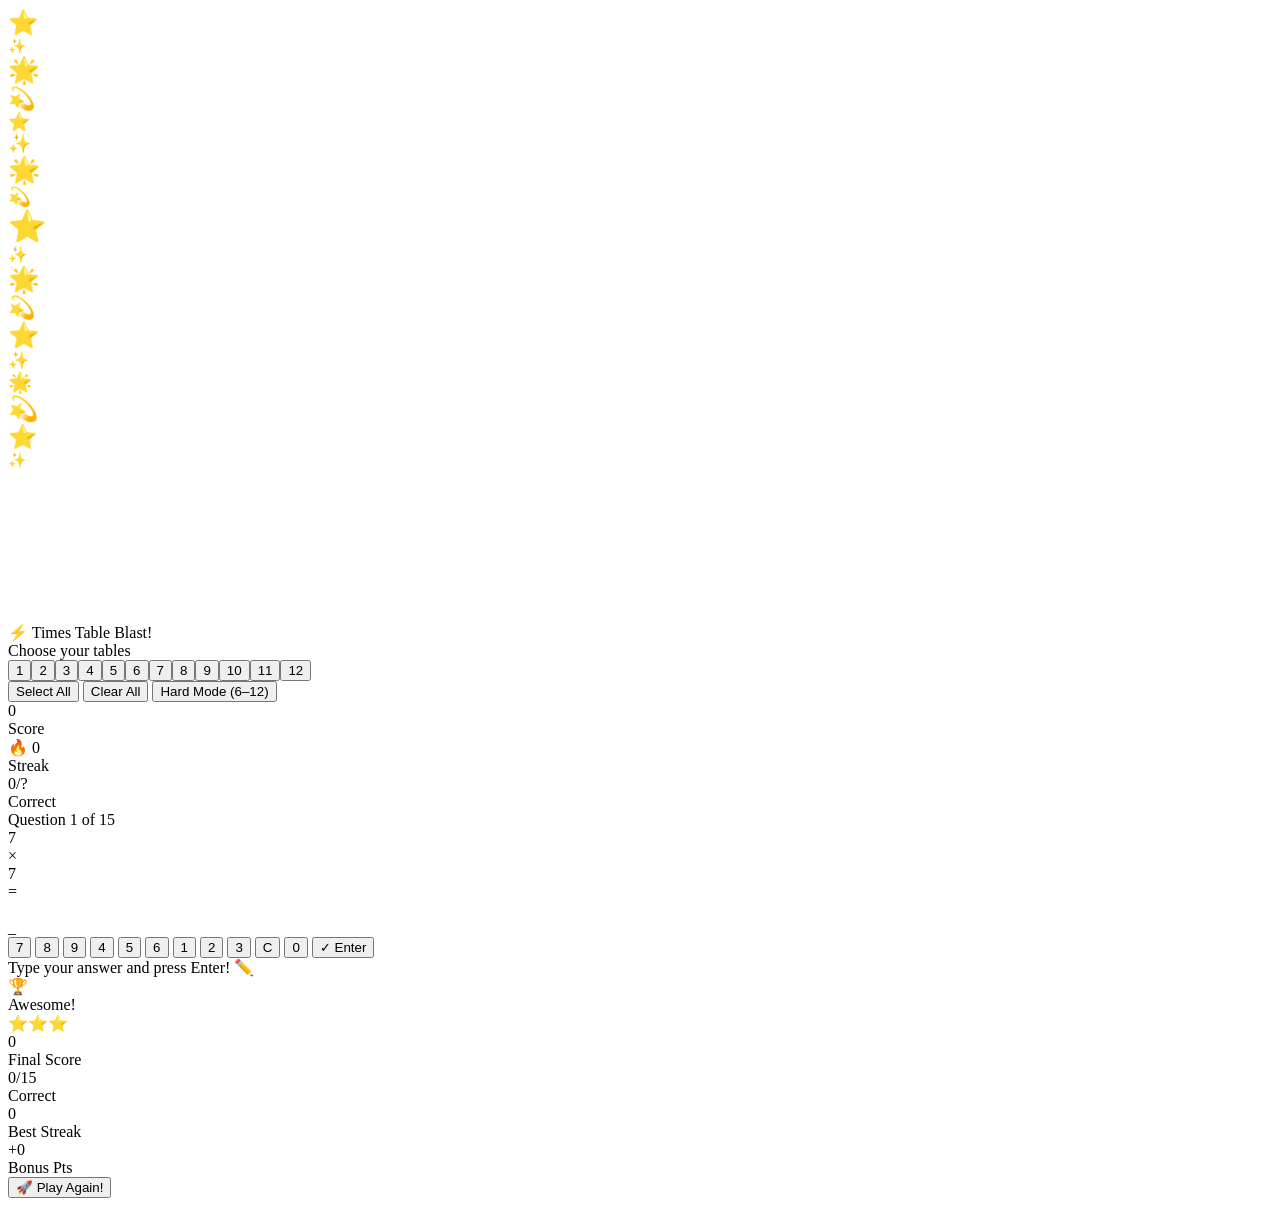
==== index.html @ d2c70cca "changed file name to index.html" ====
<!DOCTYPE html>
<html lang="en">
<head>
    <meta charset="UTF-8">
    <meta name="viewport" content="width=device-width, initial-scale=1.0">
    <link rel="stylesheet" href="style.css">
    <title>Document</title>
</head>
<body>
    <!DOCTYPE html>
<html lang="en">
<head>
<meta charset="UTF-8">
<meta name="viewport" content="width=device-width, initial-scale=1.0">
<title>Times Table Blast! 🚀</title>
<link href="https://fonts.googleapis.com/css2?family=Nunito:wght@700;800;900&family=Nunito+Sans:wght@400;600;700&display=swap" rel="stylesheet">

</head>
<body>

<!-- Floating bg stars -->
<div class="stars" id="stars"></div>
<canvas id="confetti-canvas"></canvas>

<div class="app">
  <div class="header">
    <div class="logo">⚡ Times Table <span>Blast!</span></div>
  </div>

  <!-- TABLE SELECTOR -->
  <div class="selector-card">
    <div class="selector-label">Choose your tables</div>
    <div class="table-grid" id="table-grid"></div>
    <div class="selector-actions">
      <button class="link-btn" onclick="selectAll()">Select All</button>
      <button class="link-btn" onclick="clearAll()">Clear All</button>
      <button class="link-btn" onclick="selectHard()">Hard Mode (6–12)</button>
    </div>
  </div>

  <!-- STATS -->
  <div class="stats-row">
    <div class="stat-pill">
      <div class="stat-val" id="score-val">0</div>
      <div class="stat-lbl">Score</div>
    </div>
    <div class="stat-pill streak-pill">
      <div class="stat-val" id="streak-val">🔥 0</div>
      <div class="stat-lbl">Streak</div>
    </div>
    <div class="stat-pill">
      <div class="stat-val" id="correct-val">0/15</div>
      <div class="stat-lbl">Correct</div>
    </div>
  </div>

  <!-- PROGRESS -->
  <div class="progress-wrap">
    <div class="progress-bar" id="progress-bar" style="width:0%"></div>
  </div>

  <!-- GAME CARD -->
  <div class="game-card" id="game-card">
    <div class="timer-row">
      <span class="q-counter" id="q-counter">Question 1 of 15</span>
    </div>

    <!-- Problem -->
    <div class="problem-area" id="problem-area">
      <div class="problem-num" id="num-a">7</div>
      <div class="problem-op">×</div>
      <div class="problem-num" id="num-b">8</div>
      <div class="problem-op problem-eq">=</div>
      <div class="problem-num" id="prob-answer" style="opacity:0">?</div>
    </div>

    <!-- Calculator -->
    <div class="calculator">
      <div class="calc-screen">
        <div class="feedback-text" id="feedback-text"></div>
        <div class="screen-value" id="screen-value">_</div>
        <div class="screen-cursor" id="cursor"></div>
      </div>
      <div class="calc-grid">
        <button class="calc-btn" data-val="7" onclick="pressNum('7')">7</button>
        <button class="calc-btn" data-val="8" onclick="pressNum('8')">8</button>
        <button class="calc-btn" data-val="9" onclick="pressNum('9')">9</button>
        <button class="calc-btn" data-val="4" onclick="pressNum('4')">4</button>
        <button class="calc-btn" data-val="5" onclick="pressNum('5')">5</button>
        <button class="calc-btn" data-val="6" onclick="pressNum('6')">6</button>
        <button class="calc-btn" data-val="1" onclick="pressNum('1')">1</button>
        <button class="calc-btn" data-val="2" onclick="pressNum('2')">2</button>
        <button class="calc-btn" data-val="3" onclick="pressNum('3')">3</button>
        <button class="calc-btn btn-clear" onclick="pressClear()">C</button>
        <button class="calc-btn btn-zero" onclick="pressNum('0')">0</button>
        <button class="calc-btn btn-enter" onclick="pressEnter()">✓ Enter</button>
      </div>
    </div>

    <!-- Answer banner -->
    <div class="answer-banner" id="answer-banner">Start typing your answer! 🎯</div>
  </div>
</div>

<!-- END SCREEN -->
<div class="end-overlay" id="end-overlay">
  <div class="end-card">
    <div class="end-emoji" id="end-emoji">🏆</div>
    <div class="end-title" id="end-title">Awesome!</div>
    <div class="end-stars" id="end-stars">⭐⭐⭐</div>
    <div class="end-stats">
      <div class="end-stat">
        <div class="end-stat-val" id="end-score">0</div>
        <div class="end-stat-lbl">Final Score</div>
      </div>
      <div class="end-stat">
        <div class="end-stat-val" id="end-correct">0/15</div>
        <div class="end-stat-lbl">Correct</div>
      </div>
      <div class="end-stat">
        <div class="end-stat-val" id="end-best-streak">0</div>
        <div class="end-stat-lbl">Best Streak</div>
      </div>
      <div class="end-stat">
        <div class="end-stat-val" id="end-bonus">+0</div>
        <div class="end-stat-lbl">Bonus Pts</div>
      </div>
    </div>
    <button class="play-again-btn" onclick="restartGame()">🚀 Play Again!</button>
  </div>
</div>


        <script src="script.js"></script>
</body>
</html>
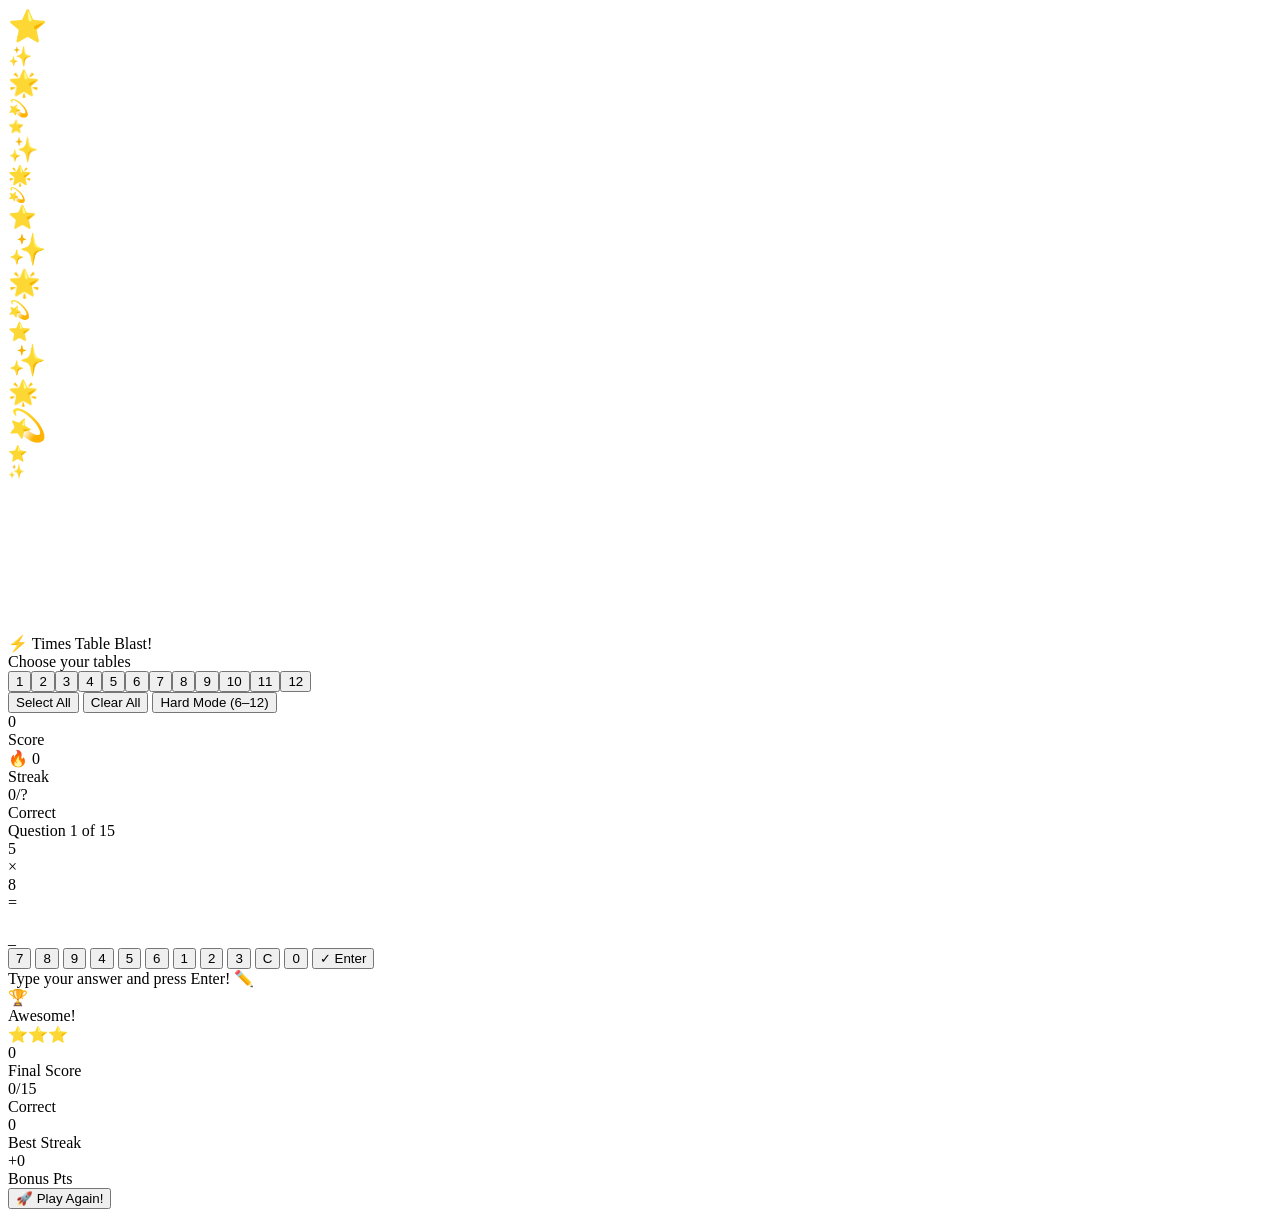
==== commit 2c9139fe: "Connected css" ====
--- a/index.html
+++ b/index.html
@@ -14,7 +14,7 @@
 <meta name="viewport" content="width=device-width, initial-scale=1.0">
 <title>Times Table Blast! 🚀</title>
 <link href="https://fonts.googleapis.com/css2?family=Nunito:wght@700;800;900&family=Nunito+Sans:wght@400;600;700&display=swap" rel="stylesheet">
-
+<link rel="stylesheet" href="style.css">
 </head>
 <body>
 
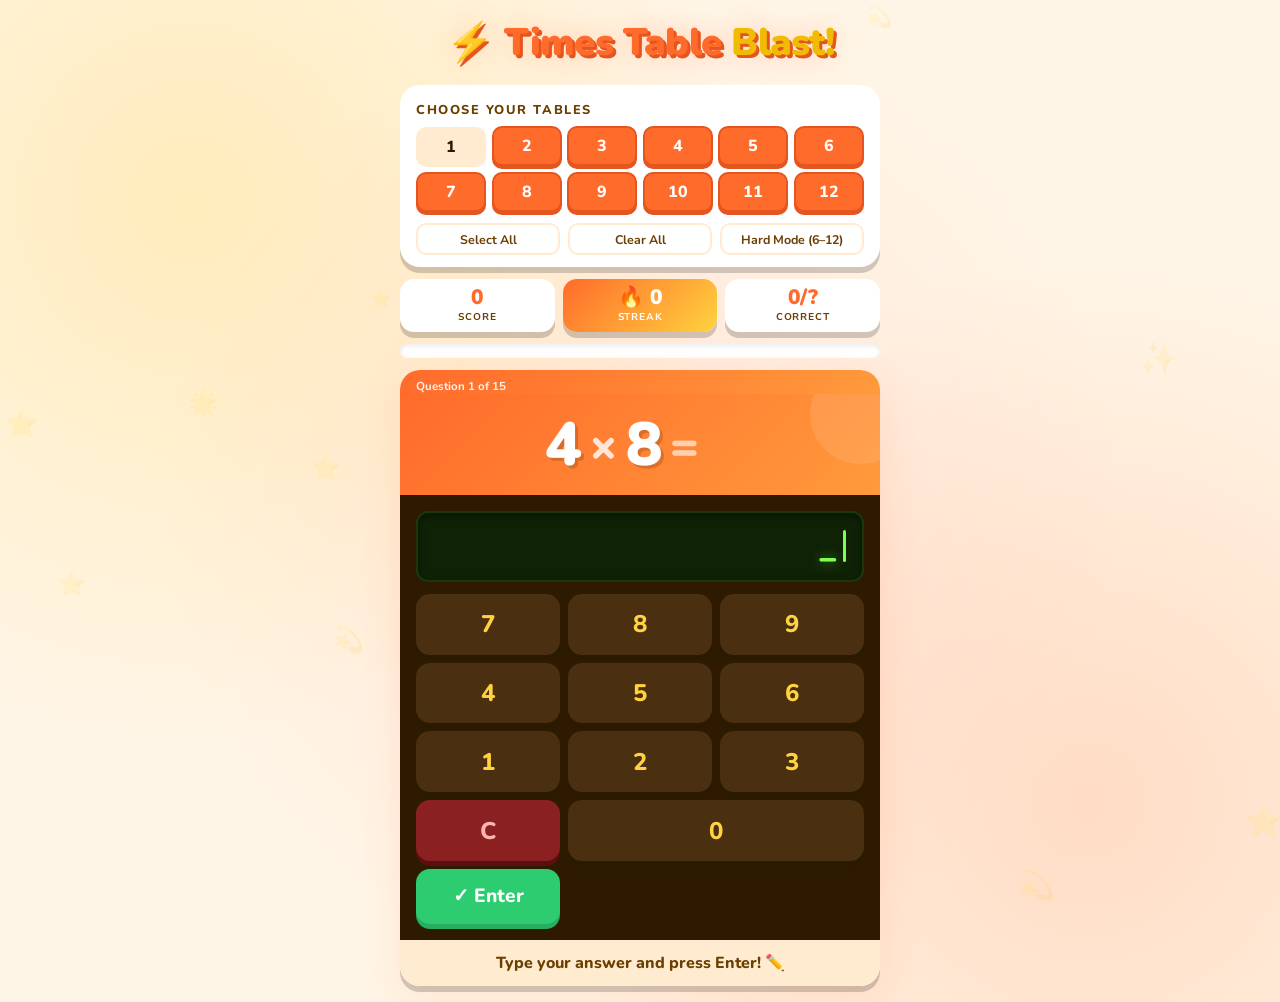
==== commit 9a8c3c21: "Added s in styles.css" ====
--- a/index.html
+++ b/index.html
@@ -14,7 +14,7 @@
 <meta name="viewport" content="width=device-width, initial-scale=1.0">
 <title>Times Table Blast! 🚀</title>
 <link href="https://fonts.googleapis.com/css2?family=Nunito:wght@700;800;900&family=Nunito+Sans:wght@400;600;700&display=swap" rel="stylesheet">
-<link rel="stylesheet" href="style.css">
+<link rel="stylesheet" href="styles.css">
 </head>
 <body>
 
--- a/styles.css
+++ b/styles.css
@@ -0,0 +1,377 @@
+*, *::before, *::after { box-sizing: border-box; margin: 0; padding: 0; }
+
+:root {
+  --orange: #FF6B2B;
+  --orange-dark: #E55520;
+  --yellow: #FFD23F;
+  --yellow-dark: #F0BB00;
+  --red: #FF3D3D;
+  --red-dark: #D42B2B;
+  --green: #2ECC71;
+  --green-dark: #27AE60;
+  --bg: #FFF5E6;
+  --bg2: #FFECD0;
+  --white: #FFFFFF;
+  --ink: #2D1A00;
+  --ink2: #6B3F00;
+  --calc-bg: #2D1A00;
+  --calc-screen: #1a380a;
+  --radius: 20px;
+  --shadow: 0 6px 0 rgba(0,0,0,0.18);
+}
+
+body {
+  font-family: 'Nunito Sans', sans-serif;
+  background: var(--bg);
+  min-height: 100vh;
+  display: flex; flex-direction: column; align-items: center;
+  padding: 1rem;
+  background-image:
+    radial-gradient(circle at 15% 20%, rgba(255,210,63,0.25) 0%, transparent 40%),
+    radial-gradient(circle at 85% 80%, rgba(255,107,43,0.18) 0%, transparent 40%),
+    radial-gradient(circle at 50% 50%, rgba(255,61,61,0.08) 0%, transparent 60%);
+  overflow-x: hidden;
+}
+
+/* floating stars bg decoration */
+.stars { position: fixed; inset: 0; pointer-events: none; z-index: 0; overflow: hidden; }
+.star {
+  position: absolute;
+  font-size: 1.4rem;
+  opacity: 0.12;
+  animation: floatStar 8s ease-in-out infinite;
+}
+@keyframes floatStar {
+  0%,100% { transform: translateY(0) rotate(0deg); }
+  50% { transform: translateY(-18px) rotate(20deg); }
+}
+
+.app { position: relative; z-index: 1; width: 100%; max-width: 480px; }
+
+/* ── HEADER ── */
+.header {
+  text-align: center; margin-bottom: 1rem;
+  animation: bounceIn 0.6s cubic-bezier(0.34,1.56,0.64,1) both;
+}
+@keyframes bounceIn {
+  from { opacity: 0; transform: scale(0.7) translateY(-20px); }
+  to   { opacity: 1; transform: scale(1) translateY(0); }
+}
+.logo {
+  font-family: 'Nunito', sans-serif;
+  font-size: clamp(1.8rem, 6vw, 2.4rem);
+  font-weight: 900;
+  color: var(--orange);
+  text-shadow: 3px 3px 0 var(--orange-dark), 0 0 30px rgba(255,107,43,0.3);
+  letter-spacing: -0.02em;
+}
+.logo span { color: var(--yellow-dark); }
+
+/* ── TABLE SELECTOR ── */
+.selector-card {
+  background: var(--white);
+  border-radius: var(--radius);
+  padding: 1rem 1rem 0.75rem;
+  box-shadow: var(--shadow);
+  margin-bottom: 0.75rem;
+  animation: slideUp 0.5s 0.1s cubic-bezier(0.16,1,0.3,1) both;
+}
+@keyframes slideUp {
+  from { opacity: 0; transform: translateY(20px); }
+  to   { opacity: 1; transform: translateY(0); }
+}
+.selector-label {
+  font-family: 'Nunito', sans-serif;
+  font-weight: 800; font-size: 0.8rem;
+  color: var(--ink2); letter-spacing: 0.12em; text-transform: uppercase;
+  margin-bottom: 0.5rem;
+}
+.table-grid {
+  display: grid;
+  grid-template-columns: repeat(6, 1fr);
+  gap: 0.35rem;
+  margin-bottom: 0.6rem;
+}
+.tbl-btn {
+  background: var(--bg2); border: 2.5px solid transparent;
+  border-radius: 10px; padding: 0.45rem 0;
+  font-family: 'Nunito', sans-serif; font-weight: 800; font-size: 1rem;
+  color: var(--ink); cursor: pointer;
+  transition: all 0.12s; user-select: none;
+}
+.tbl-btn:hover { background: var(--yellow); transform: scale(1.08); }
+.tbl-btn.active {
+  background: var(--orange); color: var(--white);
+  border-color: var(--orange-dark);
+  box-shadow: 0 3px 0 var(--orange-dark);
+  transform: translateY(-1px);
+}
+.selector-actions { display: flex; gap: 0.5rem; }
+.link-btn {
+  flex: 1; background: none; border: 2px solid var(--bg2);
+  border-radius: 10px; padding: 0.35rem;
+  font-family: 'Nunito', sans-serif; font-weight: 700; font-size: 0.78rem;
+  color: var(--ink2); cursor: pointer;
+  transition: background 0.12s, color 0.12s;
+}
+.link-btn:hover { background: var(--bg2); color: var(--orange); }
+
+/* ── STATS ROW ── */
+.stats-row {
+  display: flex; gap: 0.5rem; margin-bottom: 0.75rem;
+  animation: slideUp 0.5s 0.2s cubic-bezier(0.16,1,0.3,1) both;
+}
+.stat-pill {
+  flex: 1; background: var(--white);
+  border-radius: 14px; padding: 0.5rem 0.25rem;
+  text-align: center;
+  box-shadow: var(--shadow);
+}
+.stat-val {
+  font-family: 'Nunito', sans-serif; font-weight: 900;
+  font-size: 1.3rem; color: var(--orange);
+  line-height: 1;
+}
+.stat-lbl {
+  font-size: 0.62rem; font-weight: 700; color: var(--ink2);
+  letter-spacing: 0.08em; text-transform: uppercase; margin-top: 0.1rem;
+}
+.streak-pill { background: linear-gradient(135deg, #FF6B2B, #FFD23F); }
+.streak-pill .stat-val, .streak-pill .stat-lbl { color: var(--white); }
+
+/* ── PROGRESS BAR ── */
+.progress-wrap {
+  background: var(--white); border-radius: 99px;
+  height: 14px; margin-bottom: 0.75rem;
+  box-shadow: inset 0 2px 4px rgba(0,0,0,0.08);
+  overflow: hidden;
+  animation: slideUp 0.5s 0.25s cubic-bezier(0.16,1,0.3,1) both;
+}
+.progress-bar {
+  height: 100%; border-radius: 99px;
+  background: linear-gradient(90deg, var(--orange), var(--yellow));
+  transition: width 0.5s cubic-bezier(0.34,1.56,0.64,1);
+  box-shadow: 0 0 10px rgba(255,107,43,0.5);
+  position: relative;
+}
+.progress-bar::after {
+  content: '';
+  position: absolute; right: 0; top: 0; bottom: 0; width: 6px;
+  background: rgba(255,255,255,0.5); border-radius: 99px;
+}
+
+/* ── MAIN GAME CARD ── */
+.game-card {
+  background: var(--white);
+  border-radius: var(--radius);
+  overflow: hidden;
+  box-shadow: var(--shadow), 0 12px 40px rgba(255,107,43,0.12);
+  animation: slideUp 0.5s 0.3s cubic-bezier(0.16,1,0.3,1) both;
+}
+
+/* problem display */
+.problem-area {
+  background: linear-gradient(135deg, #FF6B2B 0%, #FF9A3C 100%);
+  padding: 1.2rem 1.5rem 1rem;
+  display: flex; align-items: center; justify-content: center; gap: 0.5rem;
+  position: relative; overflow: hidden;
+}
+.problem-area::before {
+  content: '';
+  position: absolute; top: -30px; right: -30px;
+  width: 100px; height: 100px; border-radius: 50%;
+  background: rgba(255,255,255,0.1);
+}
+.problem-num {
+  font-family: 'Nunito', sans-serif; font-weight: 900;
+  font-size: clamp(2.5rem, 10vw, 3.8rem);
+  color: var(--white);
+  text-shadow: 3px 3px 0 rgba(0,0,0,0.15);
+  line-height: 1;
+}
+.problem-op {
+  font-family: 'Nunito', sans-serif; font-weight: 900;
+  font-size: clamp(2rem, 8vw, 3rem);
+  color: rgba(255,255,255,0.8);
+}
+.problem-eq { color: rgba(255,255,255,0.6); }
+
+/* ── CALCULATOR ── */
+.calculator {
+  background: var(--calc-bg);
+  padding: 1rem;
+}
+
+/* screen */
+.calc-screen {
+  background: #0f2206;
+  border-radius: 12px;
+  padding: 0.6rem 1rem;
+  margin-bottom: 0.75rem;
+  min-height: 60px;
+  display: flex; align-items: center; justify-content: flex-end;
+  position: relative;
+  border: 2px solid #1a380a;
+  box-shadow: inset 0 3px 8px rgba(0,0,0,0.4);
+}
+.screen-value {
+  font-family: 'Nunito', sans-serif; font-weight: 900;
+  font-size: 2.2rem; color: #7dff4f;
+  text-shadow: 0 0 12px rgba(125,255,79,0.5);
+  letter-spacing: 0.05em;
+  min-width: 2ch; text-align: right;
+  transition: color 0.15s;
+}
+.screen-value.correct { color: #7dff4f; }
+.screen-value.wrong   { color: #ff5555; }
+.screen-cursor {
+  width: 3px; height: 2rem; background: #7dff4f;
+  margin-left: 4px; border-radius: 2px;
+  animation: blink 1s step-end infinite;
+}
+@keyframes blink { 0%,100%{opacity:1} 50%{opacity:0} }
+
+/* feedback overlay inside screen */
+.feedback-text {
+  position: absolute; left: 0.8rem;
+  font-family: 'Nunito', sans-serif; font-weight: 800;
+  font-size: 0.78rem; color: #7dff4f;
+  opacity: 0; transition: opacity 0.2s;
+}
+.feedback-text.show { opacity: 1; }
+.feedback-text.wrong { color: #ff7777; }
+
+/* button grid */
+.calc-grid {
+  display: grid;
+  grid-template-columns: repeat(3, 1fr);
+  gap: 0.5rem;
+}
+.calc-btn {
+  background: #4a3010;
+  border: none; border-radius: 14px;
+  padding: 0.9rem 0;
+  font-family: 'Nunito', sans-serif; font-weight: 800;
+  font-size: 1.5rem; color: var(--yellow);
+  cursor: pointer;
+  box-shadow: 0 5px 0 #2a1a00;
+  transition: transform 0.08s, box-shadow 0.08s, background 0.1s;
+  user-select: none; -webkit-tap-highlight-color: transparent;
+  position: relative; overflow: hidden;
+}
+.calc-btn:hover { background: #6a4520; }
+.calc-btn:active, .calc-btn.pressed {
+  transform: translateY(4px);
+  box-shadow: 0 1px 0 #2a1a00;
+}
+
+.calc-btn.btn-clear {
+  background: #8B2020; color: #FFB3B3;
+  box-shadow: 0 5px 0 #5a1010;
+}
+.calc-btn.btn-clear:hover { background: #aa2828; }
+.calc-btn.btn-enter {
+  background: var(--green); color: var(--white);
+  box-shadow: 0 5px 0 var(--green-dark);
+  font-size: 1.2rem;
+}
+.calc-btn.btn-enter:hover { background: #34d679; }
+.calc-btn.btn-zero { grid-column: span 2; }
+
+/* ripple */
+.ripple {
+  position: absolute; border-radius: 50%;
+  background: rgba(255,255,255,0.25);
+  transform: scale(0);
+  animation: rippleAnim 0.4s ease-out forwards;
+  pointer-events: none;
+}
+@keyframes rippleAnim {
+  to { transform: scale(4); opacity: 0; }
+}
+
+/* ── FEEDBACK BANNER ── */
+.answer-banner {
+  padding: 0.7rem 1rem;
+  text-align: center;
+  font-family: 'Nunito', sans-serif; font-weight: 800;
+  font-size: 1rem; min-height: 46px;
+  display: flex; align-items: center; justify-content: center;
+  transition: background 0.2s, color 0.2s;
+  background: var(--bg2); color: var(--ink2);
+}
+.answer-banner.correct { background: #d4f5e2; color: #1a6b40; }
+.answer-banner.wrong   { background: #ffe0e0; color: #8B0000; }
+
+/* ── SHAKE ── */
+@keyframes shake {
+  0%,100%{transform:translateX(0)}
+  20%{transform:translateX(-8px)}
+  40%{transform:translateX(8px)}
+  60%{transform:translateX(-6px)}
+  80%{transform:translateX(6px)}
+}
+.shake { animation: shake 0.35s ease both; }
+
+/* ── CONFETTI & END ── */
+.end-overlay {
+  display: none; position: fixed; inset: 0; z-index: 200;
+  background: rgba(45,26,0,0.75);
+  align-items: center; justify-content: center;
+}
+.end-overlay.show { display: flex; animation: fadeIn 0.4s both; }
+@keyframes fadeIn { from{opacity:0}to{opacity:1} }
+.end-card {
+  background: var(--white);
+  border-radius: 24px;
+  padding: 2rem 2rem 1.5rem;
+  text-align: center;
+  box-shadow: 0 20px 60px rgba(0,0,0,0.4);
+  max-width: 340px; width: 90%;
+  animation: popUp 0.5s cubic-bezier(0.34,1.56,0.64,1) both;
+}
+@keyframes popUp { from{transform:scale(0.5)}to{transform:scale(1)} }
+.end-emoji { font-size: 3.5rem; margin-bottom: 0.5rem; }
+.end-title {
+  font-family: 'Nunito', sans-serif; font-weight: 900;
+  font-size: 1.8rem; color: var(--orange);
+  text-shadow: 2px 2px 0 var(--orange-dark);
+  margin-bottom: 0.25rem;
+}
+.end-stars { font-size: 2rem; margin: 0.5rem 0; letter-spacing: 0.1em; }
+.end-stats {
+  display: grid; grid-template-columns: 1fr 1fr;
+  gap: 0.5rem; margin: 1rem 0;
+}
+.end-stat {
+  background: var(--bg2); border-radius: 12px; padding: 0.6rem;
+}
+.end-stat-val {
+  font-family: 'Nunito', sans-serif; font-weight: 900;
+  font-size: 1.5rem; color: var(--orange);
+}
+.end-stat-lbl { font-size: 0.7rem; color: var(--ink2); font-weight: 700; }
+.play-again-btn {
+  width: 100%; padding: 1rem;
+  background: linear-gradient(135deg, var(--orange), #FF9A3C);
+  border: none; border-radius: 14px;
+  font-family: 'Nunito', sans-serif; font-weight: 900;
+  font-size: 1.2rem; color: var(--white);
+  cursor: pointer;
+  box-shadow: 0 5px 0 var(--orange-dark);
+  transition: transform 0.1s, box-shadow 0.1s;
+}
+.play-again-btn:active { transform: translateY(4px); box-shadow: 0 1px 0 var(--orange-dark); }
+
+/* confetti canvas */
+#confetti-canvas { position: fixed; inset: 0; pointer-events: none; z-index: 199; }
+
+/* ── TIMER ── */
+.timer-row {
+  display: flex; align-items: center; justify-content: space-between;
+  padding: 0.5rem 1rem 0;
+  font-family: 'Nunito', sans-serif; font-weight: 700;
+  font-size: 0.72rem; color: rgba(255,255,255,0.6);
+  background: linear-gradient(135deg, #FF6B2B, #FF9A3C);
+}
+.q-counter { color: rgba(255,255,255,0.9); }
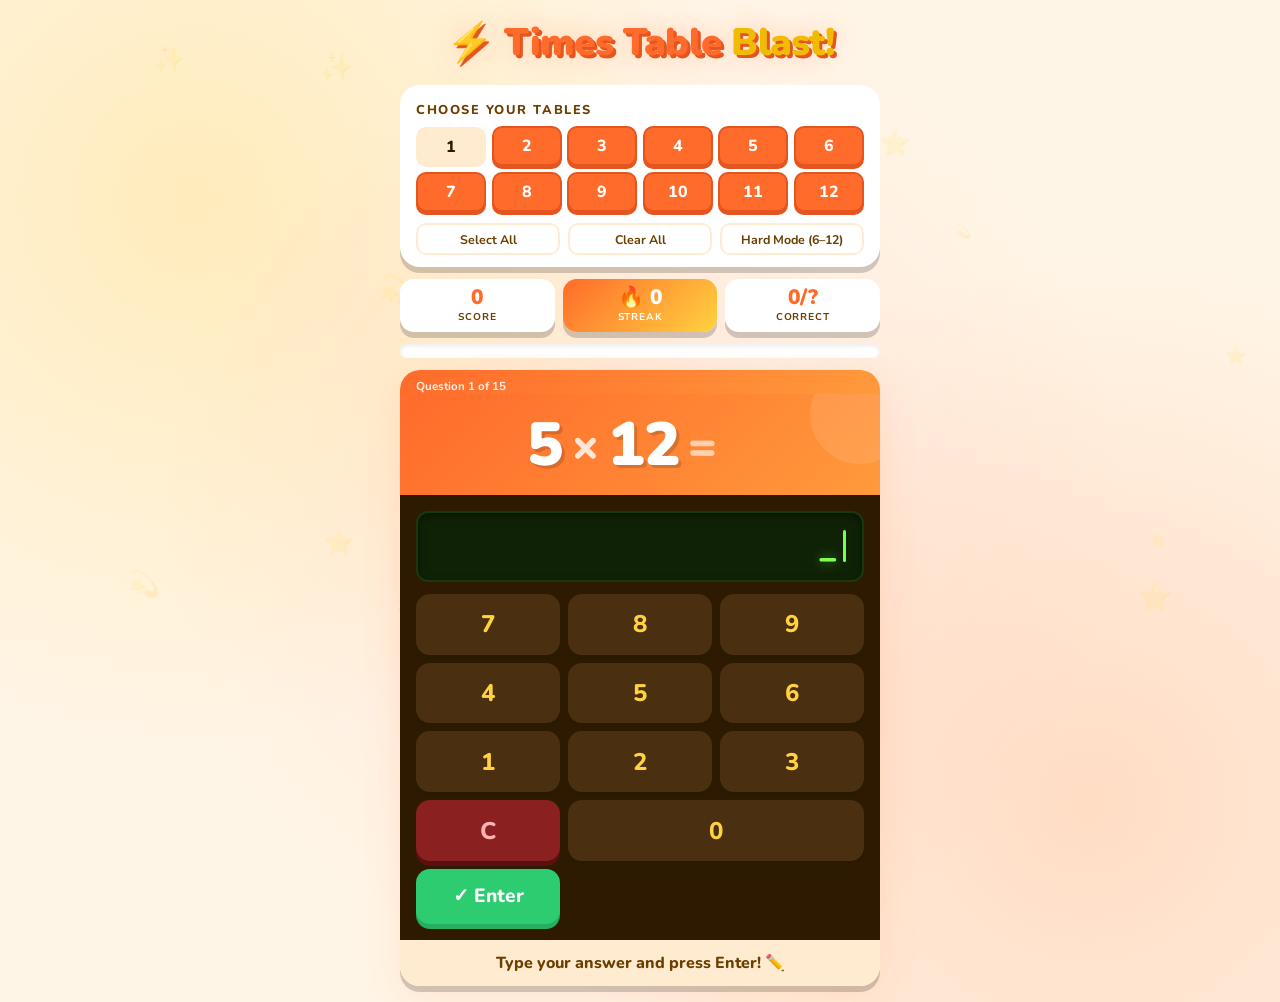
==== commit 3b24786a: "added incorrect modal for student study" ====
--- a/index.html
+++ b/index.html
@@ -102,6 +102,23 @@
   </div>
 </div>
 
+<!-- INCORRECT ANSWER REVIEW MODAL -->
+<div class="review-overlay" id="review-overlay" role="dialog" aria-modal="true" aria-label="Incorrect answer review">
+  <div class="review-modal" id="review-modal">
+    <div class="review-header">Incorrect Answer</div>
+    <div class="review-question" id="review-question">12 × 7</div>
+    <div class="review-your-answer">
+      <span class="review-label">Your Answer:</span>
+      <span class="review-wrong-val" id="review-user-answer">72</span>
+    </div>
+    <div class="review-correct-answer">
+      <span class="review-label">Correct Answer:</span>
+      <div class="review-correct-val" id="review-correct-answer">84</div>
+    </div>
+    <button class="review-continue-btn" id="review-continue-btn" onclick="closeReviewModal()">Continue</button>
+  </div>
+</div>
+
 <!-- END SCREEN -->
 <div class="end-overlay" id="end-overlay">
   <div class="end-card">
--- a/styles.css
+++ b/styles.css
@@ -366,6 +366,89 @@
 /* confetti canvas */
 #confetti-canvas { position: fixed; inset: 0; pointer-events: none; z-index: 199; }
 
+/* ── INCORRECT REVIEW MODAL ── */
+.review-overlay {
+  display: none; position: fixed; inset: 0; z-index: 300;
+  background: rgba(45,26,0,0.8);
+  align-items: center; justify-content: center;
+  backdrop-filter: blur(4px);
+  -webkit-backdrop-filter: blur(4px);
+}
+.review-overlay.show {
+  display: flex;
+  animation: fadeIn 0.3s both;
+}
+.review-modal {
+  background: var(--white);
+  border-radius: 24px;
+  padding: 2rem 2rem 1.5rem;
+  text-align: center;
+  box-shadow: 0 20px 60px rgba(0,0,0,0.5);
+  max-width: 380px; width: 90%;
+  animation: popUp 0.4s cubic-bezier(0.34,1.56,0.64,1) both;
+}
+.review-header {
+  font-family: 'Nunito', sans-serif; font-weight: 900;
+  font-size: 1.2rem; color: var(--red);
+  text-transform: uppercase; letter-spacing: 0.08em;
+  margin-bottom: 1rem;
+}
+.review-question {
+  font-family: 'Nunito', sans-serif; font-weight: 900;
+  font-size: clamp(2rem, 8vw, 2.8rem);
+  color: var(--ink);
+  margin-bottom: 1.2rem;
+  line-height: 1.1;
+  word-wrap: break-word;
+}
+.review-your-answer {
+  display: flex; align-items: center; justify-content: center; gap: 0.5rem;
+  margin-bottom: 1.2rem;
+}
+.review-label {
+  font-family: 'Nunito Sans', sans-serif; font-weight: 700;
+  font-size: 0.95rem; color: var(--ink2);
+}
+.review-wrong-val {
+  font-family: 'Nunito', sans-serif; font-weight: 900;
+  font-size: 1.4rem; color: var(--red);
+  background: #ffe0e0; border-radius: 8px;
+  padding: 0.15rem 0.6rem;
+}
+.review-correct-answer {
+  display: flex; flex-direction: column; align-items: center;
+  gap: 0.3rem; margin-bottom: 1.5rem;
+}
+.review-correct-val {
+  font-family: 'Nunito', sans-serif; font-weight: 900;
+  font-size: clamp(2.5rem, 10vw, 3.5rem);
+  color: var(--green-dark);
+  background: #d4f5e2;
+  border: 3px solid var(--green);
+  border-radius: 14px;
+  padding: 0.3rem 1.2rem;
+  box-shadow: 0 0 20px rgba(46,204,113,0.25);
+  line-height: 1.2;
+}
+.review-continue-btn {
+  width: 100%; padding: 1rem;
+  background: linear-gradient(135deg, var(--orange), #FF9A3C);
+  border: none; border-radius: 14px;
+  font-family: 'Nunito', sans-serif; font-weight: 900;
+  font-size: 1.2rem; color: var(--white);
+  cursor: pointer;
+  box-shadow: 0 5px 0 var(--orange-dark);
+  transition: transform 0.1s, box-shadow 0.1s;
+}
+.review-continue-btn:active {
+  transform: translateY(4px);
+  box-shadow: 0 1px 0 var(--orange-dark);
+}
+.review-continue-btn:focus-visible {
+  outline: 3px solid var(--orange);
+  outline-offset: 3px;
+}
+
 /* ── TIMER ── */
 .timer-row {
   display: flex; align-items: center; justify-content: space-between;
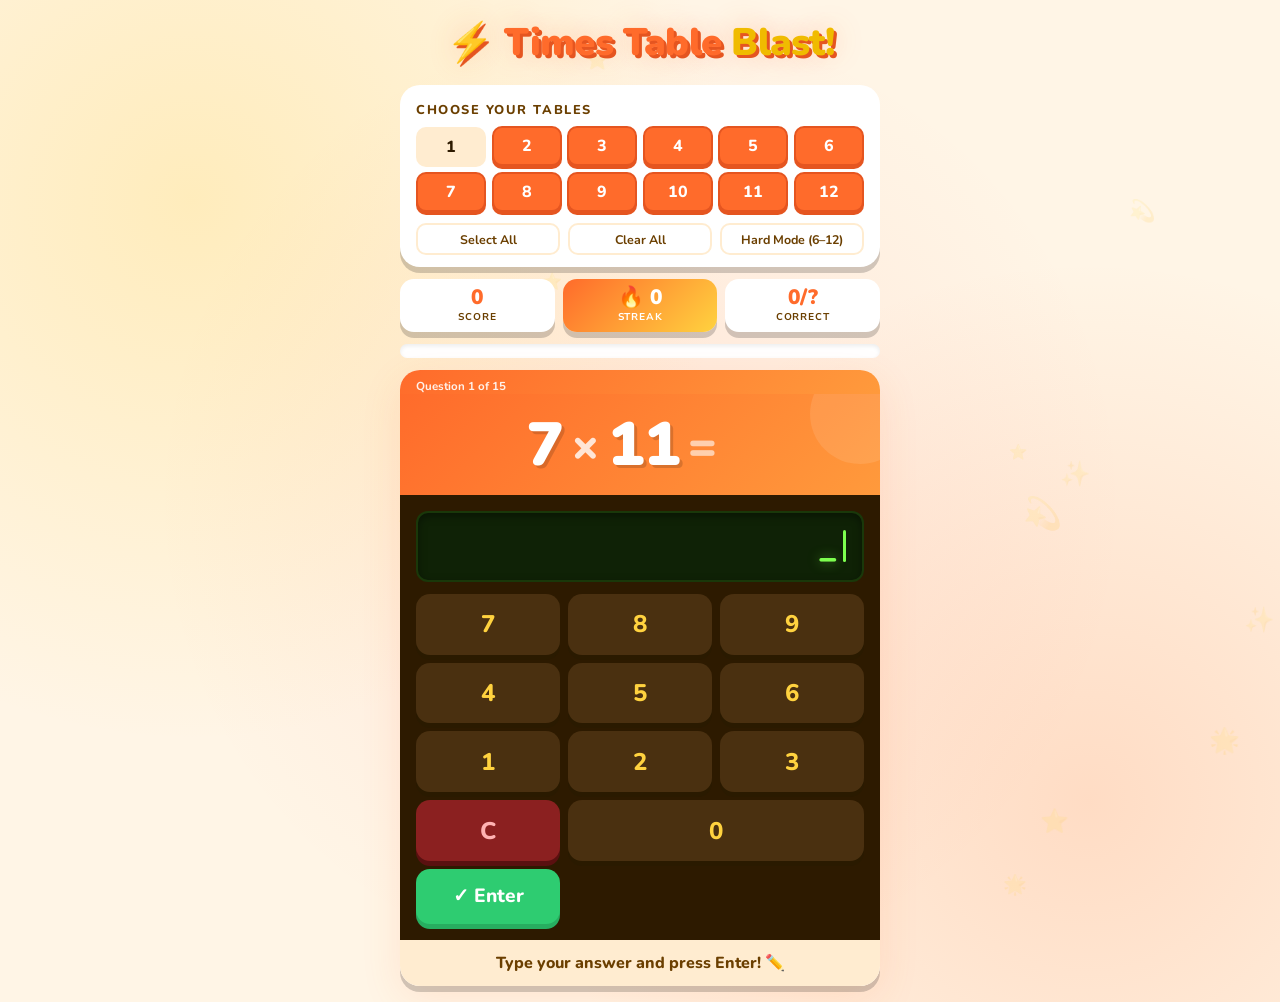
==== commit 90192ca9: "Update project files" ====
--- a/index.html
+++ b/index.html
@@ -1,153 +1,226 @@
+<!-- Tells the browser "this is a modern HTML page" -->
 <!DOCTYPE html>
+<!-- Sets the page language to English -->
 <html lang="en">
 <head>
-    <meta charset="UTF-8">
-    <meta name="viewport" content="width=device-width, initial-scale=1.0">
-    <link rel="stylesheet" href="style.css">
-    <title>Document</title>
+  <!-- Makes sure special characters (like emojis) show up correctly -->
+  <meta charset="UTF-8">
+  <!-- Makes the page fit perfectly on phones and tablets, not just big screens -->
+  <meta name="viewport" content="width=device-width, initial-scale=1.0">
+
+  <!-- The name shown on the browser tab -->
+  <title>Times Table Blast! 🚀</title>
+
+  <!-- Loads the two fancy fonts we use from Google -->
+  <link href="https://fonts.googleapis.com/css2?family=Nunito:wght@700;800;900&family=Nunito+Sans:wght@400;600;700&display=swap" rel="stylesheet">
+
+  <!-- Loads our CSS file that controls how everything looks -->
+  <link rel="stylesheet" href="styles.css">
 </head>
 <body>
-    <!DOCTYPE html>
-<html lang="en">
-<head>
-<meta charset="UTF-8">
-<meta name="viewport" content="width=device-width, initial-scale=1.0">
-<title>Times Table Blast! 🚀</title>
-<link href="https://fonts.googleapis.com/css2?family=Nunito:wght@700;800;900&family=Nunito+Sans:wght@400;600;700&display=swap" rel="stylesheet">
-<link rel="stylesheet" href="styles.css">
-</head>
-<body>
-
-<!-- Floating bg stars -->
-<div class="stars" id="stars"></div>
-<canvas id="confetti-canvas"></canvas>
-
-<div class="app">
-  <div class="header">
-    <div class="logo">⚡ Times Table <span>Blast!</span></div>
+
+  <!-- An invisible box that holds the floating background star emojis -->
+  <div class="stars" id="stars"></div>
+
+  <!-- An invisible drawing surface used to animate the confetti when you win -->
+  <canvas id="confetti-canvas"></canvas>
+
+  <!-- The main wrapper that keeps all the game content centred on the page -->
+  <div class="app">
+
+    <!-- The title bar at the top with the game logo -->
+    <div class="header">
+      <!-- "Blast!" is wrapped in a span so CSS can colour it differently -->
+      <div class="logo">⚡ Times Table <span>Blast!</span></div>
+    </div>
+
+    <!-- ── TABLE SELECTOR ── -->
+    <!-- The white card where you choose which times tables to practice -->
+    <div class="selector-card">
+
+      <!-- Small label above the number buttons -->
+      <div class="selector-label">Choose your tables</div>
+
+      <!-- JavaScript fills this grid with buttons 1–12 automatically -->
+      <div class="table-grid" id="table-grid"></div>
+
+      <!-- Three quick-select buttons below the grid -->
+      <div class="selector-actions">
+        <button class="link-btn" onclick="selectAll()">Select All</button>
+        <button class="link-btn" onclick="clearAll()">Clear All</button>
+        <button class="link-btn" onclick="selectHard()">Hard Mode (6–12)</button>
+      </div>
+    </div>
+
+    <!-- ── STATS ── -->
+    <!-- The row of three badges showing Score, Streak, and Correct count -->
+    <div class="stats-row">
+
+      <!-- Score badge — JavaScript updates the number inside -->
+      <div class="stat-pill">
+        <div class="stat-val" id="score-val">0</div>
+        <div class="stat-lbl">Score</div>
+      </div>
+
+      <!-- Streak badge — gets a fire gradient background via CSS -->
+      <div class="stat-pill streak-pill">
+        <div class="stat-val" id="streak-val">🔥 0</div>
+        <div class="stat-lbl">Streak</div>
+      </div>
+
+      <!-- Correct count badge — shows how many you got right out of 15 -->
+      <div class="stat-pill">
+        <div class="stat-val" id="correct-val">0/15</div>
+        <div class="stat-lbl">Correct</div>
+      </div>
+    </div>
+
+    <!-- ── PROGRESS BAR ── -->
+    <!-- The outer grey track the progress bar sits inside -->
+    <div class="progress-wrap">
+      <!-- The coloured fill — JavaScript changes its width as you answer questions -->
+      <div class="progress-bar" id="progress-bar" style="width:0%"></div>
+    </div>
+
+    <!-- ── GAME CARD ── -->
+    <!-- The main white card holding the question, calculator, and banner -->
+    <div class="game-card" id="game-card">
+
+      <!-- Thin strip at the top showing which question you're on -->
+      <div class="timer-row">
+        <span class="q-counter" id="q-counter">Question 1 of 15</span>
+      </div>
+
+      <!-- ── QUESTION AREA ── -->
+      <!-- The orange section displaying the maths problem (e.g. 7 × 8 = ?) -->
+      <div class="problem-area" id="problem-area">
+        <div class="problem-num" id="num-a">7</div>   <!-- First number -->
+        <div class="problem-op">×</div>               <!-- Multiplication sign -->
+        <div class="problem-num" id="num-b">8</div>   <!-- Second number -->
+        <div class="problem-op problem-eq">=</div>     <!-- Equals sign -->
+        <!-- The answer slot — hidden (opacity:0) until needed -->
+        <div class="problem-num" id="prob-answer" style="opacity:0">?</div>
+      </div>
+
+      <!-- ── CALCULATOR ── -->
+      <!-- The dark retro number pad where you type your answer -->
+      <div class="calculator">
+
+        <!-- The glowing green screen showing what you've typed -->
+        <div class="calc-screen">
+          <!-- Small message that pops up for streak bonuses, etc. -->
+          <div class="feedback-text" id="feedback-text"></div>
+          <!-- The digits you've typed so far (starts as an underscore) -->
+          <div class="screen-value" id="screen-value">_</div>
+          <!-- The blinking cursor line -->
+          <div class="screen-cursor" id="cursor"></div>
+        </div>
+
+        <!-- The number pad — each button calls a JavaScript function when clicked -->
+        <div class="calc-grid">
+          <!-- Row 1: 7, 8, 9 -->
+          <button class="calc-btn" data-val="7" onclick="pressNum('7')">7</button>
+          <button class="calc-btn" data-val="8" onclick="pressNum('8')">8</button>
+          <button class="calc-btn" data-val="9" onclick="pressNum('9')">9</button>
+          <!-- Row 2: 4, 5, 6 -->
+          <button class="calc-btn" data-val="4" onclick="pressNum('4')">4</button>
+          <button class="calc-btn" data-val="5" onclick="pressNum('5')">5</button>
+          <button class="calc-btn" data-val="6" onclick="pressNum('6')">6</button>
+          <!-- Row 3: 1, 2, 3 -->
+          <button class="calc-btn" data-val="1" onclick="pressNum('1')">1</button>
+          <button class="calc-btn" data-val="2" onclick="pressNum('2')">2</button>
+          <button class="calc-btn" data-val="3" onclick="pressNum('3')">3</button>
+          <!-- Row 4: C (clear/backspace), 0 (double wide), Enter -->
+          <button class="calc-btn btn-clear" onclick="pressClear()">C</button>
+          <button class="calc-btn btn-zero"  onclick="pressNum('0')">0</button>
+          <button class="calc-btn btn-enter" onclick="pressEnter()">✓ Enter</button>
+        </div>
+      </div>
+
+      <!-- The message bar below the calculator ("Type your answer and press Enter!") -->
+      <div class="answer-banner" id="answer-banner">Start typing your answer! 🎯</div>
+    </div>
+
+  </div><!-- end .app -->
+
+  <!-- ── INCORRECT REVIEW MODAL ── -->
+  <!-- Pop-up that appears when you get an answer wrong, showing the correct answer -->
+  <!-- role/aria tags help screen readers describe this as a dialog box -->
+  <div class="review-overlay" id="review-overlay" role="dialog" aria-modal="true" aria-label="Incorrect answer review">
+    <div class="review-modal" id="review-modal">
+
+      <!-- Red heading at the top of the pop-up -->
+      <div class="review-header">Incorrect Answer</div>
+
+      <!-- Shows the question you got wrong (e.g. "12 × 7") -->
+      <div class="review-question" id="review-question">12 × 7</div>
+
+      <!-- Shows what you typed (the wrong answer) in a red bubble -->
+      <div class="review-your-answer">
+        <span class="review-label">Your Answer:</span>
+        <span class="review-wrong-val" id="review-user-answer">72</span>
+      </div>
+
+      <!-- Shows the correct answer in a big green bubble -->
+      <div class="review-correct-answer">
+        <span class="review-label">Correct Answer:</span>
+        <div class="review-correct-val" id="review-correct-answer">84</div>
+      </div>
+
+      <!-- Button to close the pop-up and move to the next question -->
+      <button class="review-continue-btn" id="review-continue-btn" onclick="closeReviewModal()">Continue</button>
+    </div>
   </div>
 
-  <!-- TABLE SELECTOR -->
-  <div class="selector-card">
-    <div class="selector-label">Choose your tables</div>
-    <div class="table-grid" id="table-grid"></div>
-    <div class="selector-actions">
-      <button class="link-btn" onclick="selectAll()">Select All</button>
-      <button class="link-btn" onclick="clearAll()">Clear All</button>
-      <button class="link-btn" onclick="selectHard()">Hard Mode (6–12)</button>
+  <!-- ── END SCREEN ── -->
+  <!-- Dark overlay that covers the whole screen when all 15 questions are done -->
+  <div class="end-overlay" id="end-overlay">
+    <div class="end-card">
+
+      <!-- Big emoji at the top (🏆, 🎉, or 💪 depending on your score) -->
+      <div class="end-emoji" id="end-emoji">🏆</div>
+
+      <!-- Title like "Perfect Score!" or "Keep Practicing!" -->
+      <div class="end-title" id="end-title">Awesome!</div>
+
+      <!-- Star rating (⭐, ⭐⭐, or ⭐⭐⭐) -->
+      <div class="end-stars" id="end-stars">⭐⭐⭐</div>
+
+      <!-- 2×2 grid of final stat boxes -->
+      <div class="end-stats">
+
+        <!-- Your total points -->
+        <div class="end-stat">
+          <div class="end-stat-val" id="end-score">0</div>
+          <div class="end-stat-lbl">Final Score</div>
+        </div>
+
+        <!-- How many questions you got right out of 15 -->
+        <div class="end-stat">
+          <div class="end-stat-val" id="end-correct">0/15</div>
+          <div class="end-stat-lbl">Correct</div>
+        </div>
+
+        <!-- Your longest streak of correct answers in a row -->
+        <div class="end-stat">
+          <div class="end-stat-val" id="end-best-streak">0</div>
+          <div class="end-stat-lbl">Best Streak</div>
+        </div>
+
+        <!-- Extra points earned from streak bonuses -->
+        <div class="end-stat">
+          <div class="end-stat-val" id="end-bonus">+0</div>
+          <div class="end-stat-lbl">Bonus Pts</div>
+        </div>
+      </div>
+
+      <!-- Button to reset everything and play again -->
+      <button class="play-again-btn" onclick="restartGame()">🚀 Play Again!</button>
     </div>
   </div>
 
-  <!-- STATS -->
-  <div class="stats-row">
-    <div class="stat-pill">
-      <div class="stat-val" id="score-val">0</div>
-      <div class="stat-lbl">Score</div>
-    </div>
-    <div class="stat-pill streak-pill">
-      <div class="stat-val" id="streak-val">🔥 0</div>
-      <div class="stat-lbl">Streak</div>
-    </div>
-    <div class="stat-pill">
-      <div class="stat-val" id="correct-val">0/15</div>
-      <div class="stat-lbl">Correct</div>
-    </div>
-  </div>
-
-  <!-- PROGRESS -->
-  <div class="progress-wrap">
-    <div class="progress-bar" id="progress-bar" style="width:0%"></div>
-  </div>
-
-  <!-- GAME CARD -->
-  <div class="game-card" id="game-card">
-    <div class="timer-row">
-      <span class="q-counter" id="q-counter">Question 1 of 15</span>
-    </div>
-
-    <!-- Problem -->
-    <div class="problem-area" id="problem-area">
-      <div class="problem-num" id="num-a">7</div>
-      <div class="problem-op">×</div>
-      <div class="problem-num" id="num-b">8</div>
-      <div class="problem-op problem-eq">=</div>
-      <div class="problem-num" id="prob-answer" style="opacity:0">?</div>
-    </div>
-
-    <!-- Calculator -->
-    <div class="calculator">
-      <div class="calc-screen">
-        <div class="feedback-text" id="feedback-text"></div>
-        <div class="screen-value" id="screen-value">_</div>
-        <div class="screen-cursor" id="cursor"></div>
-      </div>
-      <div class="calc-grid">
-        <button class="calc-btn" data-val="7" onclick="pressNum('7')">7</button>
-        <button class="calc-btn" data-val="8" onclick="pressNum('8')">8</button>
-        <button class="calc-btn" data-val="9" onclick="pressNum('9')">9</button>
-        <button class="calc-btn" data-val="4" onclick="pressNum('4')">4</button>
-        <button class="calc-btn" data-val="5" onclick="pressNum('5')">5</button>
-        <button class="calc-btn" data-val="6" onclick="pressNum('6')">6</button>
-        <button class="calc-btn" data-val="1" onclick="pressNum('1')">1</button>
-        <button class="calc-btn" data-val="2" onclick="pressNum('2')">2</button>
-        <button class="calc-btn" data-val="3" onclick="pressNum('3')">3</button>
-        <button class="calc-btn btn-clear" onclick="pressClear()">C</button>
-        <button class="calc-btn btn-zero" onclick="pressNum('0')">0</button>
-        <button class="calc-btn btn-enter" onclick="pressEnter()">✓ Enter</button>
-      </div>
-    </div>
-
-    <!-- Answer banner -->
-    <div class="answer-banner" id="answer-banner">Start typing your answer! 🎯</div>
-  </div>
-</div>
-
-<!-- INCORRECT ANSWER REVIEW MODAL -->
-<div class="review-overlay" id="review-overlay" role="dialog" aria-modal="true" aria-label="Incorrect answer review">
-  <div class="review-modal" id="review-modal">
-    <div class="review-header">Incorrect Answer</div>
-    <div class="review-question" id="review-question">12 × 7</div>
-    <div class="review-your-answer">
-      <span class="review-label">Your Answer:</span>
-      <span class="review-wrong-val" id="review-user-answer">72</span>
-    </div>
-    <div class="review-correct-answer">
-      <span class="review-label">Correct Answer:</span>
-      <div class="review-correct-val" id="review-correct-answer">84</div>
-    </div>
-    <button class="review-continue-btn" id="review-continue-btn" onclick="closeReviewModal()">Continue</button>
-  </div>
-</div>
-
-<!-- END SCREEN -->
-<div class="end-overlay" id="end-overlay">
-  <div class="end-card">
-    <div class="end-emoji" id="end-emoji">🏆</div>
-    <div class="end-title" id="end-title">Awesome!</div>
-    <div class="end-stars" id="end-stars">⭐⭐⭐</div>
-    <div class="end-stats">
-      <div class="end-stat">
-        <div class="end-stat-val" id="end-score">0</div>
-        <div class="end-stat-lbl">Final Score</div>
-      </div>
-      <div class="end-stat">
-        <div class="end-stat-val" id="end-correct">0/15</div>
-        <div class="end-stat-lbl">Correct</div>
-      </div>
-      <div class="end-stat">
-        <div class="end-stat-val" id="end-best-streak">0</div>
-        <div class="end-stat-lbl">Best Streak</div>
-      </div>
-      <div class="end-stat">
-        <div class="end-stat-val" id="end-bonus">+0</div>
-        <div class="end-stat-lbl">Bonus Pts</div>
-      </div>
-    </div>
-    <button class="play-again-btn" onclick="restartGame()">🚀 Play Again!</button>
-  </div>
-</div>
-
-
-        <script src="script.js"></script>
+  <!-- Loads the JavaScript file that makes the whole game work — always last so the
+       HTML is ready before the script tries to find things on the page -->
+  <script src="script.js"></script>
 </body>
 </html>
--- a/styles.css
+++ b/styles.css
@@ -1,5 +1,7 @@
+/* RESET: Makes every element calculate its size the same way, and removes all default spacing */
 *, *::before, *::after { box-sizing: border-box; margin: 0; padding: 0; }
 
+/* COLOUR PALETTE: Stores all the colours and shapes we use so we can reuse them easily */
 :root {
   --orange: #FF6B2B;
   --orange-dark: #E55520;
@@ -9,65 +11,80 @@
   --red-dark: #D42B2B;
   --green: #2ECC71;
   --green-dark: #27AE60;
-  --bg: #FFF5E6;
-  --bg2: #FFECD0;
+  --bg: #FFF5E6;        /* main page background colour */
+  --bg2: #FFECD0;       /* slightly darker background for cards */
   --white: #FFFFFF;
-  --ink: #2D1A00;
-  --ink2: #6B3F00;
-  --calc-bg: #2D1A00;
-  --calc-screen: #1a380a;
-  --radius: 20px;
-  --shadow: 0 6px 0 rgba(0,0,0,0.18);
-}
-
+  --ink: #2D1A00;       /* dark brown for main text */
+  --ink2: #6B3F00;      /* lighter brown for label text */
+  --calc-bg: #2D1A00;   /* dark calculator casing colour */
+  --calc-screen: #1a380a; /* dark green calculator screen colour */
+  --radius: 20px;       /* how rounded the card corners are */
+  --shadow: 0 6px 0 rgba(0,0,0,0.18); /* the shadow under cards */
+}
+
+/* PAGE BODY: Centres everything on the page and paints a soft colourful background */
 body {
   font-family: 'Nunito Sans', sans-serif;
   background: var(--bg);
-  min-height: 100vh;
+  min-height: 100vh; /* at least fills the whole screen height */
   display: flex; flex-direction: column; align-items: center;
   padding: 1rem;
+  /* three soft glowing circles in the background */
   background-image:
     radial-gradient(circle at 15% 20%, rgba(255,210,63,0.25) 0%, transparent 40%),
     radial-gradient(circle at 85% 80%, rgba(255,107,43,0.18) 0%, transparent 40%),
     radial-gradient(circle at 50% 50%, rgba(255,61,61,0.08) 0%, transparent 60%);
-  overflow-x: hidden;
-}
-
-/* floating stars bg decoration */
+  overflow-x: hidden; /* stops a horizontal scrollbar from appearing */
+}
+
+/* STAR CONTAINER: An invisible full-screen box that holds the floating background stars */
 .stars { position: fixed; inset: 0; pointer-events: none; z-index: 0; overflow: hidden; }
+
+/* INDIVIDUAL STAR: Each background star is mostly see-through and slowly floats up and down */
 .star {
   position: absolute;
   font-size: 1.4rem;
-  opacity: 0.12;
+  opacity: 0.12; /* very faint so it doesn't distract */
   animation: floatStar 8s ease-in-out infinite;
 }
+
+/* FLOAT ANIMATION: Makes each star gently drift upward and spin, then come back down */
 @keyframes floatStar {
   0%,100% { transform: translateY(0) rotate(0deg); }
   50% { transform: translateY(-18px) rotate(20deg); }
 }
 
+/* APP WRAPPER: Keeps the whole game centred and stops it from getting too wide on big screens */
 .app { position: relative; z-index: 1; width: 100%; max-width: 480px; }
 
 /* ── HEADER ── */
+/* HEADER: Centres the title text and plays a bouncy pop-in animation when the page loads */
 .header {
   text-align: center; margin-bottom: 1rem;
   animation: bounceIn 0.6s cubic-bezier(0.34,1.56,0.64,1) both;
 }
+
+/* BOUNCE-IN ANIMATION: The element starts small and invisible, then bounces into full size */
 @keyframes bounceIn {
   from { opacity: 0; transform: scale(0.7) translateY(-20px); }
   to   { opacity: 1; transform: scale(1) translateY(0); }
 }
+
+/* LOGO TEXT: The big game title — bold, orange, with a shadow to make it pop */
 .logo {
   font-family: 'Nunito', sans-serif;
-  font-size: clamp(1.8rem, 6vw, 2.4rem);
+  font-size: clamp(1.8rem, 6vw, 2.4rem); /* scales with screen size */
   font-weight: 900;
   color: var(--orange);
   text-shadow: 3px 3px 0 var(--orange-dark), 0 0 30px rgba(255,107,43,0.3);
   letter-spacing: -0.02em;
 }
+
+/* LOGO HIGHLIGHT: Makes certain words inside the logo appear in yellow */
 .logo span { color: var(--yellow-dark); }
 
 /* ── TABLE SELECTOR ── */
+/* SELECTOR CARD: The white box where you pick which times tables to practice */
 .selector-card {
   background: var(--white);
   border-radius: var(--radius);
@@ -76,37 +93,53 @@
   margin-bottom: 0.75rem;
   animation: slideUp 0.5s 0.1s cubic-bezier(0.16,1,0.3,1) both;
 }
+
+/* SLIDE-UP ANIMATION: Elements start invisible and slightly below, then slide up into place */
 @keyframes slideUp {
   from { opacity: 0; transform: translateY(20px); }
   to   { opacity: 1; transform: translateY(0); }
 }
+
+/* SELECTOR LABEL: The small uppercase text that says "CHOOSE YOUR TABLES" */
 .selector-label {
   font-family: 'Nunito', sans-serif;
   font-weight: 800; font-size: 0.8rem;
   color: var(--ink2); letter-spacing: 0.12em; text-transform: uppercase;
   margin-bottom: 0.5rem;
 }
+
+/* TABLE GRID: Arranges the number buttons (1–12) in 6 equal columns */
 .table-grid {
   display: grid;
   grid-template-columns: repeat(6, 1fr);
   gap: 0.35rem;
   margin-bottom: 0.6rem;
 }
+
+/* TABLE BUTTON: Each numbered square you can tap to turn a times table on or off */
 .tbl-btn {
   background: var(--bg2); border: 2.5px solid transparent;
   border-radius: 10px; padding: 0.45rem 0;
   font-family: 'Nunito', sans-serif; font-weight: 800; font-size: 1rem;
   color: var(--ink); cursor: pointer;
-  transition: all 0.12s; user-select: none;
-}
+  transition: all 0.12s; user-select: none; /* no text highlight when clicking */
+}
+
+/* TABLE BUTTON HOVER: Turns yellow and gets slightly bigger when you hover over it */
 .tbl-btn:hover { background: var(--yellow); transform: scale(1.08); }
+
+/* ACTIVE TABLE BUTTON: Turns orange when that times table is switched ON */
 .tbl-btn.active {
   background: var(--orange); color: var(--white);
   border-color: var(--orange-dark);
-  box-shadow: 0 3px 0 var(--orange-dark);
-  transform: translateY(-1px);
-}
+  box-shadow: 0 3px 0 var(--orange-dark); /* little 3D shadow underneath */
+  transform: translateY(-1px); /* pops up slightly */
+}
+
+/* SELECTOR ACTIONS ROW: Lays the "All", "Clear", and "Hard" buttons side by side */
 .selector-actions { display: flex; gap: 0.5rem; }
+
+/* SMALL ACTION BUTTON: A simple outlined button for "All", "Clear", and "Hard" */
 .link-btn {
   flex: 1; background: none; border: 2px solid var(--bg2);
   border-radius: 10px; padding: 0.35rem;
@@ -114,46 +147,64 @@
   color: var(--ink2); cursor: pointer;
   transition: background 0.12s, color 0.12s;
 }
+
+/* SMALL BUTTON HOVER: Fills with a soft background and turns orange text on hover */
 .link-btn:hover { background: var(--bg2); color: var(--orange); }
 
 /* ── STATS ROW ── */
+/* STATS ROW: Lays the score, streak, and correct count badges side by side */
 .stats-row {
   display: flex; gap: 0.5rem; margin-bottom: 0.75rem;
   animation: slideUp 0.5s 0.2s cubic-bezier(0.16,1,0.3,1) both;
 }
+
+/* STAT BADGE: Each individual white rounded box showing one number (score, streak, etc.) */
 .stat-pill {
   flex: 1; background: var(--white);
   border-radius: 14px; padding: 0.5rem 0.25rem;
   text-align: center;
   box-shadow: var(--shadow);
 }
+
+/* STAT NUMBER: The big orange number inside a stat badge */
 .stat-val {
   font-family: 'Nunito', sans-serif; font-weight: 900;
   font-size: 1.3rem; color: var(--orange);
   line-height: 1;
 }
+
+/* STAT LABEL: The tiny text underneath the number explaining what it means */
 .stat-lbl {
   font-size: 0.62rem; font-weight: 700; color: var(--ink2);
   letter-spacing: 0.08em; text-transform: uppercase; margin-top: 0.1rem;
 }
+
+/* STREAK BADGE: The streak badge gets a special orange-to-yellow gradient background */
 .streak-pill { background: linear-gradient(135deg, #FF6B2B, #FFD23F); }
+
+/* STREAK TEXT: Makes the text inside the streak badge white so it's readable on the gradient */
 .streak-pill .stat-val, .streak-pill .stat-lbl { color: var(--white); }
 
 /* ── PROGRESS BAR ── */
+/* PROGRESS BAR TRACK: The white bar that sits behind the coloured fill */
 .progress-wrap {
   background: var(--white); border-radius: 99px;
   height: 14px; margin-bottom: 0.75rem;
-  box-shadow: inset 0 2px 4px rgba(0,0,0,0.08);
+  box-shadow: inset 0 2px 4px rgba(0,0,0,0.08); /* sunken look */
   overflow: hidden;
   animation: slideUp 0.5s 0.25s cubic-bezier(0.16,1,0.3,1) both;
 }
+
+/* PROGRESS BAR FILL: The orange-to-yellow stripe that grows as you answer questions */
 .progress-bar {
   height: 100%; border-radius: 99px;
   background: linear-gradient(90deg, var(--orange), var(--yellow));
-  transition: width 0.5s cubic-bezier(0.34,1.56,0.64,1);
-  box-shadow: 0 0 10px rgba(255,107,43,0.5);
+  transition: width 0.5s cubic-bezier(0.34,1.56,0.64,1); /* grows with a springy bounce */
+  box-shadow: 0 0 10px rgba(255,107,43,0.5); /* glowing edge */
   position: relative;
 }
+
+/* PROGRESS BAR TIP: A small bright dot on the leading edge of the progress bar */
 .progress-bar::after {
   content: '';
   position: absolute; right: 0; top: 0; bottom: 0; width: 6px;
@@ -161,92 +212,118 @@
 }
 
 /* ── MAIN GAME CARD ── */
+/* GAME CARD: The main white card that holds the question, calculator, and answer banner */
 .game-card {
   background: var(--white);
   border-radius: var(--radius);
-  overflow: hidden;
+  overflow: hidden; /* keeps child elements inside the rounded corners */
   box-shadow: var(--shadow), 0 12px 40px rgba(255,107,43,0.12);
   animation: slideUp 0.5s 0.3s cubic-bezier(0.16,1,0.3,1) both;
 }
 
-/* problem display */
+/* QUESTION AREA: The orange section at the top of the card that shows the maths question */
 .problem-area {
   background: linear-gradient(135deg, #FF6B2B 0%, #FF9A3C 100%);
   padding: 1.2rem 1.5rem 1rem;
   display: flex; align-items: center; justify-content: center; gap: 0.5rem;
   position: relative; overflow: hidden;
 }
+
+/* DECORATIVE CIRCLE: A faint white circle in the corner of the question area for decoration */
 .problem-area::before {
   content: '';
   position: absolute; top: -30px; right: -30px;
   width: 100px; height: 100px; border-radius: 50%;
   background: rgba(255,255,255,0.1);
 }
+
+/* QUESTION NUMBERS: The big white numbers in the question (e.g. "7" and "8" in "7 × 8") */
 .problem-num {
   font-family: 'Nunito', sans-serif; font-weight: 900;
-  font-size: clamp(2.5rem, 10vw, 3.8rem);
+  font-size: clamp(2.5rem, 10vw, 3.8rem); /* gets smaller on tiny screens */
   color: var(--white);
   text-shadow: 3px 3px 0 rgba(0,0,0,0.15);
   line-height: 1;
 }
+
+/* MULTIPLY SIGN: The × symbol between the two numbers, slightly see-through */
 .problem-op {
   font-family: 'Nunito', sans-serif; font-weight: 900;
   font-size: clamp(2rem, 8vw, 3rem);
   color: rgba(255,255,255,0.8);
 }
+
+/* EQUALS SIGN: The = sign, even more faded than the × sign */
 .problem-eq { color: rgba(255,255,255,0.6); }
 
 /* ── CALCULATOR ── */
+/* CALCULATOR BODY: The dark brown section that looks like a retro calculator casing */
 .calculator {
   background: var(--calc-bg);
   padding: 1rem;
 }
 
-/* screen */
+/* CALCULATOR SCREEN: The dark green display box where your typed answer appears */
 .calc-screen {
   background: #0f2206;
   border-radius: 12px;
   padding: 0.6rem 1rem;
   margin-bottom: 0.75rem;
   min-height: 60px;
-  display: flex; align-items: center; justify-content: flex-end;
+  display: flex; align-items: center; justify-content: flex-end; /* numbers sit on the right */
   position: relative;
   border: 2px solid #1a380a;
-  box-shadow: inset 0 3px 8px rgba(0,0,0,0.4);
-}
+  box-shadow: inset 0 3px 8px rgba(0,0,0,0.4); /* makes it look sunken */
+}
+
+/* SCREEN DIGITS: The glowing green numbers you've typed, like an old calculator */
 .screen-value {
   font-family: 'Nunito', sans-serif; font-weight: 900;
-  font-size: 2.2rem; color: #7dff4f;
-  text-shadow: 0 0 12px rgba(125,255,79,0.5);
+  font-size: 2.2rem; color: #7dff4f; /* bright neon green */
+  text-shadow: 0 0 12px rgba(125,255,79,0.5); /* green glow effect */
   letter-spacing: 0.05em;
   min-width: 2ch; text-align: right;
   transition: color 0.15s;
 }
+
+/* CORRECT DIGIT COLOUR: Keeps the digits green when the answer is right */
 .screen-value.correct { color: #7dff4f; }
+
+/* WRONG DIGIT COLOUR: Turns the digits red when the answer is wrong */
 .screen-value.wrong   { color: #ff5555; }
+
+/* BLINKING CURSOR: The little vertical line that blinks like a typing cursor */
 .screen-cursor {
   width: 3px; height: 2rem; background: #7dff4f;
   margin-left: 4px; border-radius: 2px;
   animation: blink 1s step-end infinite;
 }
+
+/* BLINK ANIMATION: Makes the cursor flash on and off once per second */
 @keyframes blink { 0%,100%{opacity:1} 50%{opacity:0} }
 
-/* feedback overlay inside screen */
+/* FEEDBACK TEXT: The small message inside the screen (e.g. "+5 streak bonus!"), hidden by default */
 .feedback-text {
   position: absolute; left: 0.8rem;
   font-family: 'Nunito', sans-serif; font-weight: 800;
   font-size: 0.78rem; color: #7dff4f;
-  opacity: 0; transition: opacity 0.2s;
-}
+  opacity: 0; transition: opacity 0.2s; /* invisible until needed */
+}
+
+/* FEEDBACK TEXT VISIBLE: Makes the feedback message appear */
 .feedback-text.show { opacity: 1; }
+
+/* FEEDBACK TEXT WRONG: Turns the feedback message red for wrong answers */
 .feedback-text.wrong { color: #ff7777; }
 
-/* button grid */
+/* BUTTON GRID: Arranges the number pad buttons in 3 equal columns */
 .calc-grid {
   display: grid;
   grid-template-columns: repeat(3, 1fr);
   gap: 0.5rem;
 }
+
+/* CALCULATOR BUTTON: Each brown number button with a thick shadow to look 3D */
 .calc-btn {
   background: #4a3010;
   border: none; border-radius: 14px;
@@ -254,31 +331,44 @@
   font-family: 'Nunito', sans-serif; font-weight: 800;
   font-size: 1.5rem; color: var(--yellow);
   cursor: pointer;
-  box-shadow: 0 5px 0 #2a1a00;
+  box-shadow: 0 5px 0 #2a1a00; /* thick bottom shadow = 3D effect */
   transition: transform 0.08s, box-shadow 0.08s, background 0.1s;
   user-select: none; -webkit-tap-highlight-color: transparent;
   position: relative; overflow: hidden;
 }
+
+/* BUTTON HOVER: Gets a little brighter when you hover over it */
 .calc-btn:hover { background: #6a4520; }
+
+/* BUTTON PRESSED: Moves down and loses its shadow to look like it's being pushed in */
 .calc-btn:active, .calc-btn.pressed {
   transform: translateY(4px);
   box-shadow: 0 1px 0 #2a1a00;
 }
 
+/* CLEAR BUTTON: The backspace button is red to show it deletes something */
 .calc-btn.btn-clear {
   background: #8B2020; color: #FFB3B3;
   box-shadow: 0 5px 0 #5a1010;
 }
+
+/* CLEAR BUTTON HOVER: Gets slightly brighter red on hover */
 .calc-btn.btn-clear:hover { background: #aa2828; }
+
+/* ENTER BUTTON: The green submit button for checking your answer */
 .calc-btn.btn-enter {
   background: var(--green); color: var(--white);
   box-shadow: 0 5px 0 var(--green-dark);
   font-size: 1.2rem;
 }
+
+/* ENTER BUTTON HOVER: Gets a lighter shade of green on hover */
 .calc-btn.btn-enter:hover { background: #34d679; }
+
+/* ZERO BUTTON: The "0" button is twice as wide as the others */
 .calc-btn.btn-zero { grid-column: span 2; }
 
-/* ripple */
+/* RIPPLE EFFECT: The circular splash animation when you tap a button */
 .ripple {
   position: absolute; border-radius: 50%;
   background: rgba(255,255,255,0.25);
@@ -286,11 +376,14 @@
   animation: rippleAnim 0.4s ease-out forwards;
   pointer-events: none;
 }
+
+/* RIPPLE ANIMATION: The circle grows outward and fades away */
 @keyframes rippleAnim {
   to { transform: scale(4); opacity: 0; }
 }
 
 /* ── FEEDBACK BANNER ── */
+/* ANSWER BANNER: The message bar below the calculator ("Type your answer and press Enter!") */
 .answer-banner {
   padding: 0.7rem 1rem;
   text-align: center;
@@ -300,10 +393,15 @@
   transition: background 0.2s, color 0.2s;
   background: var(--bg2); color: var(--ink2);
 }
+
+/* CORRECT BANNER: Turns green when you get the answer right */
 .answer-banner.correct { background: #d4f5e2; color: #1a6b40; }
+
+/* WRONG BANNER: Turns red when you get the answer wrong */
 .answer-banner.wrong   { background: #ffe0e0; color: #8B0000; }
 
 /* ── SHAKE ── */
+/* SHAKE ANIMATION: Rapidly wobbles left and right to show a wrong answer */
 @keyframes shake {
   0%,100%{transform:translateX(0)}
   20%{transform:translateX(-8px)}
@@ -311,16 +409,25 @@
   60%{transform:translateX(-6px)}
   80%{transform:translateX(6px)}
 }
+
+/* SHAKE CLASS: Attach this to any element to make it shake */
 .shake { animation: shake 0.35s ease both; }
 
-/* ── CONFETTI & END ── */
+/* ── CONFETTI & END SCREEN ── */
+/* END OVERLAY: A dark semi-transparent cover that appears over everything when the game ends */
 .end-overlay {
   display: none; position: fixed; inset: 0; z-index: 200;
   background: rgba(45,26,0,0.75);
   align-items: center; justify-content: center;
 }
+
+/* END OVERLAY VISIBLE: Shows the overlay and fades it in */
 .end-overlay.show { display: flex; animation: fadeIn 0.4s both; }
+
+/* FADE-IN ANIMATION: Something goes from invisible to fully visible */
 @keyframes fadeIn { from{opacity:0}to{opacity:1} }
+
+/* END CARD: The white pop-up box in the centre of the screen showing your final results */
 .end-card {
   background: var(--white);
   border-radius: 24px;
@@ -330,27 +437,45 @@
   max-width: 340px; width: 90%;
   animation: popUp 0.5s cubic-bezier(0.34,1.56,0.64,1) both;
 }
+
+/* POP-UP ANIMATION: The card zooms in from tiny to full size */
 @keyframes popUp { from{transform:scale(0.5)}to{transform:scale(1)} }
+
+/* END EMOJI: The big trophy or celebration emoji at the top of the results card */
 .end-emoji { font-size: 3.5rem; margin-bottom: 0.5rem; }
+
+/* END TITLE: The big orange heading like "Perfect Score!" or "Keep Practicing!" */
 .end-title {
   font-family: 'Nunito', sans-serif; font-weight: 900;
   font-size: 1.8rem; color: var(--orange);
   text-shadow: 2px 2px 0 var(--orange-dark);
   margin-bottom: 0.25rem;
 }
+
+/* STAR RATING: The row of ⭐ stars showing how well you did */
 .end-stars { font-size: 2rem; margin: 0.5rem 0; letter-spacing: 0.1em; }
+
+/* END STATS GRID: Arranges your final stats (score, correct, streak, bonus) in a 2×2 grid */
 .end-stats {
   display: grid; grid-template-columns: 1fr 1fr;
   gap: 0.5rem; margin: 1rem 0;
 }
+
+/* STAT BOX: Each individual beige box holding one final result */
 .end-stat {
   background: var(--bg2); border-radius: 12px; padding: 0.6rem;
 }
+
+/* STAT NUMBER: The big orange number inside each stat box */
 .end-stat-val {
   font-family: 'Nunito', sans-serif; font-weight: 900;
   font-size: 1.5rem; color: var(--orange);
 }
+
+/* STAT LABEL: The small text underneath the number explaining what it is */
 .end-stat-lbl { font-size: 0.7rem; color: var(--ink2); font-weight: 700; }
+
+/* PLAY AGAIN BUTTON: The big orange button at the bottom of the results card */
 .play-again-btn {
   width: 100%; padding: 1rem;
   background: linear-gradient(135deg, var(--orange), #FF9A3C);
@@ -361,23 +486,30 @@
   box-shadow: 0 5px 0 var(--orange-dark);
   transition: transform 0.1s, box-shadow 0.1s;
 }
+
+/* PLAY AGAIN BUTTON PRESSED: Pushes down like a real button when you click it */
 .play-again-btn:active { transform: translateY(4px); box-shadow: 0 1px 0 var(--orange-dark); }
 
-/* confetti canvas */
+/* CONFETTI CANVAS: An invisible full-screen layer on top for drawing the falling confetti */
 #confetti-canvas { position: fixed; inset: 0; pointer-events: none; z-index: 199; }
 
 /* ── INCORRECT REVIEW MODAL ── */
+/* REVIEW OVERLAY: A dark blurry backdrop that appears when you get an answer wrong */
 .review-overlay {
   display: none; position: fixed; inset: 0; z-index: 300;
   background: rgba(45,26,0,0.8);
   align-items: center; justify-content: center;
-  backdrop-filter: blur(4px);
-  -webkit-backdrop-filter: blur(4px);
-}
+  backdrop-filter: blur(4px); /* blurs what's behind it */
+  -webkit-backdrop-filter: blur(4px); /* same thing for Safari */
+}
+
+/* REVIEW OVERLAY VISIBLE: Shows the overlay with a fade-in */
 .review-overlay.show {
   display: flex;
   animation: fadeIn 0.3s both;
 }
+
+/* REVIEW MODAL CARD: The white pop-up box showing what the correct answer was */
 .review-modal {
   background: var(--white);
   border-radius: 24px;
@@ -387,38 +519,52 @@
   max-width: 380px; width: 90%;
   animation: popUp 0.4s cubic-bezier(0.34,1.56,0.64,1) both;
 }
+
+/* REVIEW HEADER: The red "INCORRECT ANSWER" text at the top of the pop-up */
 .review-header {
   font-family: 'Nunito', sans-serif; font-weight: 900;
   font-size: 1.2rem; color: var(--red);
   text-transform: uppercase; letter-spacing: 0.08em;
   margin-bottom: 1rem;
 }
+
+/* REVIEW QUESTION: The big dark text showing which question you got wrong */
 .review-question {
   font-family: 'Nunito', sans-serif; font-weight: 900;
   font-size: clamp(2rem, 8vw, 2.8rem);
   color: var(--ink);
   margin-bottom: 1.2rem;
   line-height: 1.1;
-  word-wrap: break-word;
-}
+  word-wrap: break-word; /* stops long numbers from spilling outside the box */
+}
+
+/* REVIEW YOUR ANSWER ROW: The line that shows what you typed (the wrong answer) */
 .review-your-answer {
   display: flex; align-items: center; justify-content: center; gap: 0.5rem;
   margin-bottom: 1.2rem;
 }
+
+/* REVIEW LABEL: Small grey text like "You answered:" */
 .review-label {
   font-family: 'Nunito Sans', sans-serif; font-weight: 700;
   font-size: 0.95rem; color: var(--ink2);
 }
+
+/* WRONG ANSWER BUBBLE: The red box showing the incorrect number you typed */
 .review-wrong-val {
   font-family: 'Nunito', sans-serif; font-weight: 900;
   font-size: 1.4rem; color: var(--red);
   background: #ffe0e0; border-radius: 8px;
   padding: 0.15rem 0.6rem;
 }
+
+/* CORRECT ANSWER SECTION: The column holding the label and big green correct answer */
 .review-correct-answer {
   display: flex; flex-direction: column; align-items: center;
   gap: 0.3rem; margin-bottom: 1.5rem;
 }
+
+/* CORRECT ANSWER BUBBLE: The big glowing green box showing what the right answer was */
 .review-correct-val {
   font-family: 'Nunito', sans-serif; font-weight: 900;
   font-size: clamp(2.5rem, 10vw, 3.5rem);
@@ -427,9 +573,11 @@
   border: 3px solid var(--green);
   border-radius: 14px;
   padding: 0.3rem 1.2rem;
-  box-shadow: 0 0 20px rgba(46,204,113,0.25);
+  box-shadow: 0 0 20px rgba(46,204,113,0.25); /* soft green glow */
   line-height: 1.2;
 }
+
+/* CONTINUE BUTTON: The orange button you press to move on to the next question */
 .review-continue-btn {
   width: 100%; padding: 1rem;
   background: linear-gradient(135deg, var(--orange), #FF9A3C);
@@ -440,21 +588,28 @@
   box-shadow: 0 5px 0 var(--orange-dark);
   transition: transform 0.1s, box-shadow 0.1s;
 }
+
+/* CONTINUE BUTTON PRESSED: Pushes down like a real button when you click it */
 .review-continue-btn:active {
   transform: translateY(4px);
   box-shadow: 0 1px 0 var(--orange-dark);
 }
+
+/* CONTINUE BUTTON FOCUS RING: Shows a visible orange outline when using a keyboard to navigate */
 .review-continue-btn:focus-visible {
   outline: 3px solid var(--orange);
   outline-offset: 3px;
 }
 
-/* ── TIMER ── */
+/* ── TIMER ROW ── */
+/* TOP INFO ROW: The strip at the very top of the game card showing the question number */
 .timer-row {
   display: flex; align-items: center; justify-content: space-between;
   padding: 0.5rem 1rem 0;
   font-family: 'Nunito', sans-serif; font-weight: 700;
   font-size: 0.72rem; color: rgba(255,255,255,0.6);
-  background: linear-gradient(135deg, #FF6B2B, #FF9A3C);
-}
-.q-counter { color: rgba(255,255,255,0.9); }
+  background: linear-gradient(135deg, #FF6B2B, #FF9A3C); /* matches the question area */
+}
+
+/* QUESTION COUNTER: The "Question 3 of 15" text, slightly brighter than other text in the row */
+.q-counter { color: rgba(255,255,255,0.9); }
